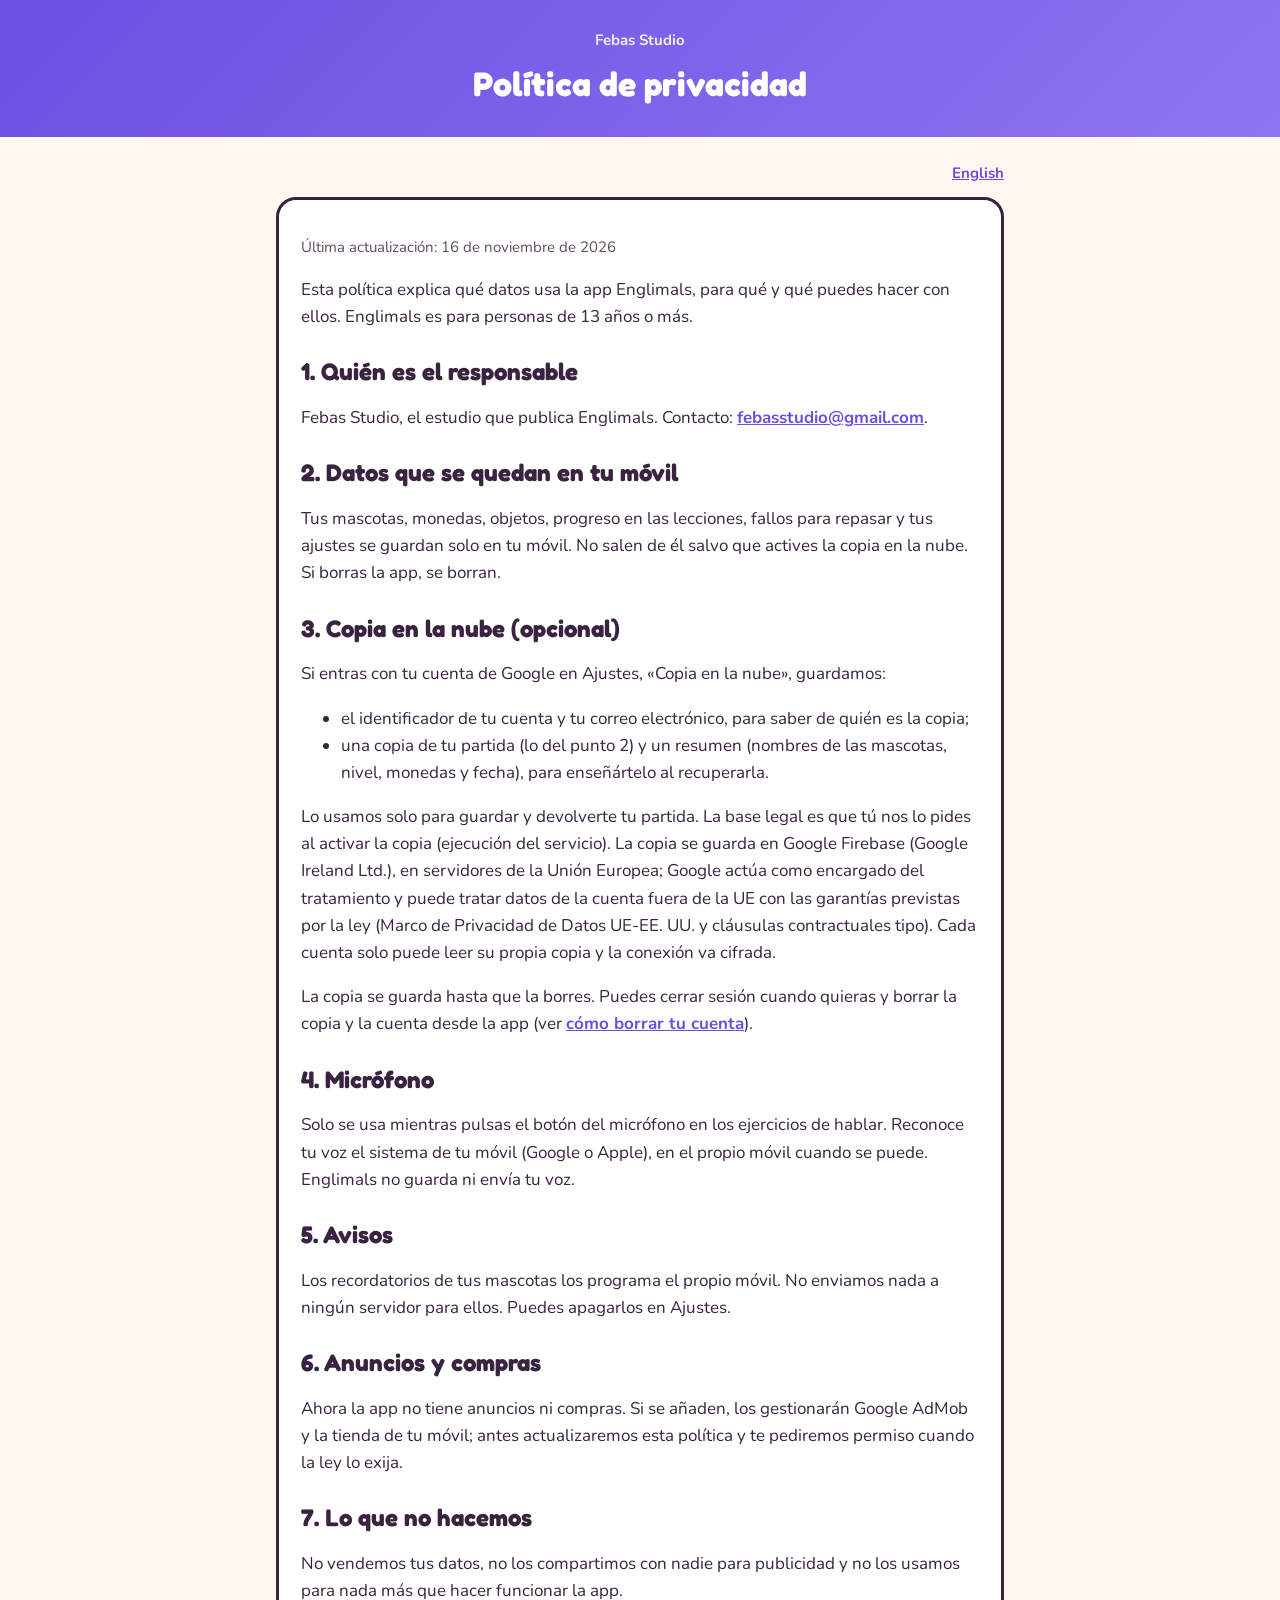
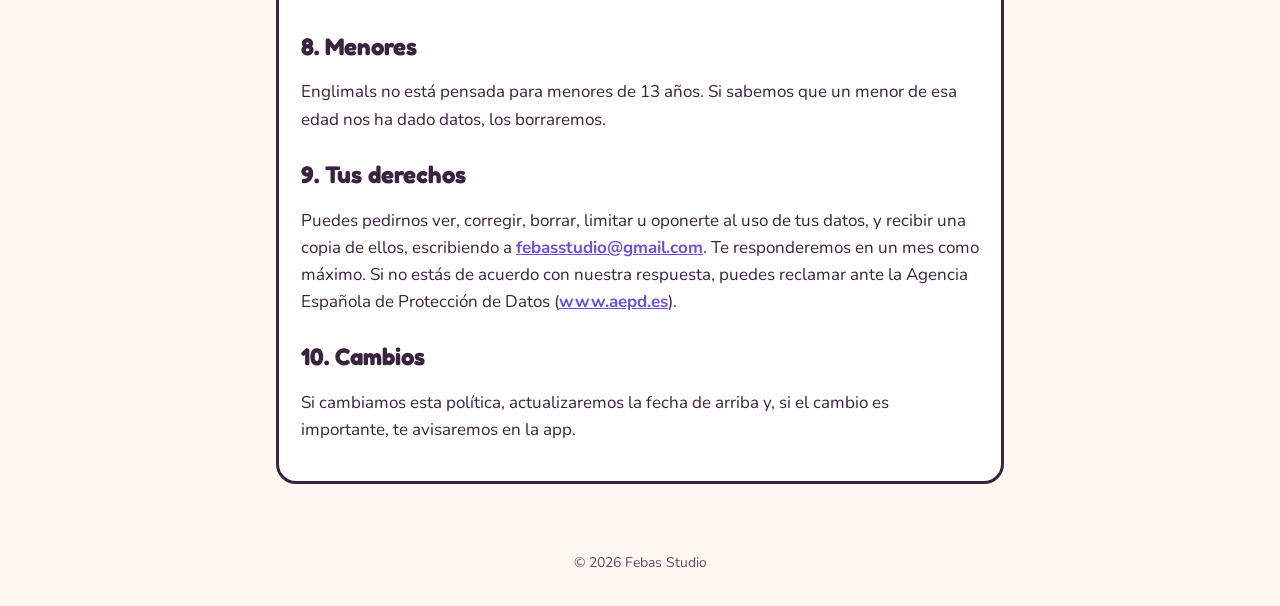
==== englimals/privacidad.html @ ffee503f "Web de Febas Studio: páginas de Englimals (privacidad, términos, borrar cuenta, soporte) Co-Authored" ====
<!doctype html>
<html lang="es">
<head>
<meta charset="utf-8">
<meta name="viewport" content="width=device-width, initial-scale=1">
<title>Política de privacidad · Englimals</title>
<link rel="preconnect" href="https://fonts.googleapis.com">
<link rel="stylesheet" href="https://fonts.googleapis.com/css2?family=Fredoka:wght@600&family=Nunito:wght@400;700&display=swap">
<link rel="stylesheet" href="../estilo.css">
</head>
<body>
<header>
<a class="estudio" href="../index.html">Febas Studio</a>

<h1>Política de privacidad</h1>
</header>
<main>
<p class="idioma"><a href="en/privacy.html">English</a></p>
<div class="tarjeta">
<p class="fecha">Última actualización: 16 de noviembre de 2026</p>
<p>Esta política explica qué datos usa la app Englimals, para qué y qué puedes hacer con ellos. Englimals es para personas de 13 años o más.</p>

<h2>1. Quién es el responsable</h2>
<p>Febas Studio, el estudio que publica Englimals. Contacto: <a href="mailto:febasstudio@gmail.com">febasstudio@gmail.com</a>.</p>

<h2>2. Datos que se quedan en tu móvil</h2>
<p>Tus mascotas, monedas, objetos, progreso en las lecciones, fallos para repasar y tus ajustes se guardan solo en tu móvil. No salen de él salvo que actives la copia en la nube. Si borras la app, se borran.</p>

<h2>3. Copia en la nube (opcional)</h2>
<p>Si entras con tu cuenta de Google en Ajustes, «Copia en la nube», guardamos:</p>
<ul>
<li>el identificador de tu cuenta y tu correo electrónico, para saber de quién es la copia;</li>
<li>una copia de tu partida (lo del punto 2) y un resumen (nombres de las mascotas, nivel, monedas y fecha), para enseñártelo al recuperarla.</li>
</ul>
<p>Lo usamos solo para guardar y devolverte tu partida. La base legal es que tú nos lo pides al activar la copia (ejecución del servicio). La copia se guarda en Google Firebase (Google Ireland Ltd.), en servidores de la Unión Europea; Google actúa como encargado del tratamiento y puede tratar datos de la cuenta fuera de la UE con las garantías previstas por la ley (Marco de Privacidad de Datos UE-EE. UU. y cláusulas contractuales tipo). Cada cuenta solo puede leer su propia copia y la conexión va cifrada.</p>
<p>La copia se guarda hasta que la borres. Puedes cerrar sesión cuando quieras y borrar la copia y la cuenta desde la app (ver <a href="borrar-cuenta.html">cómo borrar tu cuenta</a>).</p>

<h2>4. Micrófono</h2>
<p>Solo se usa mientras pulsas el botón del micrófono en los ejercicios de hablar. Reconoce tu voz el sistema de tu móvil (Google o Apple), en el propio móvil cuando se puede. Englimals no guarda ni envía tu voz.</p>

<h2>5. Avisos</h2>
<p>Los recordatorios de tus mascotas los programa el propio móvil. No enviamos nada a ningún servidor para ellos. Puedes apagarlos en Ajustes.</p>

<h2>6. Anuncios y compras</h2>
<p>Ahora la app no tiene anuncios ni compras. Si se añaden, los gestionarán Google AdMob y la tienda de tu móvil; antes actualizaremos esta política y te pediremos permiso cuando la ley lo exija.</p>

<h2>7. Lo que no hacemos</h2>
<p>No vendemos tus datos, no los compartimos con nadie para publicidad y no los usamos para nada más que hacer funcionar la app.</p>

<h2>8. Menores</h2>
<p>Englimals no está pensada para menores de 13 años. Si sabemos que un menor de esa edad nos ha dado datos, los borraremos.</p>

<h2>9. Tus derechos</h2>
<p>Puedes pedirnos ver, corregir, borrar, limitar u oponerte al uso de tus datos, y recibir una copia de ellos, escribiendo a <a href="mailto:febasstudio@gmail.com">febasstudio@gmail.com</a>. Te responderemos en un mes como máximo. Si no estás de acuerdo con nuestra respuesta, puedes reclamar ante la Agencia Española de Protección de Datos (<a href="https://www.aepd.es">www.aepd.es</a>).</p>

<h2>10. Cambios</h2>
<p>Si cambiamos esta política, actualizaremos la fecha de arriba y, si el cambio es importante, te avisaremos en la app.</p>
</div>
</main>
<footer>© 2026 Febas Studio</footer>
</body>
</html>
---- estilo.css ----
:root {
  --morado: #6B4FE0;
  --morado-claro: #8E75F2;
  --tinta: #3A2340;
  --tinta-suave: #5E4B66;
  --fondo: #FFF7F0;
  --tarjeta: #FFFFFF;
  --borde: #3A2340;
}
@media (prefers-color-scheme: dark) {
  :root {
    --tinta: #F3ECFF;
    --tinta-suave: #CBBFE0;
    --fondo: #1D1626;
    --tarjeta: #2A2135;
    --borde: #B9A8E8;
  }
}
* { box-sizing: border-box; }
body {
  margin: 0;
  background: var(--fondo);
  color: var(--tinta);
  font: 17px/1.6 "Nunito", system-ui, -apple-system, "Segoe UI", sans-serif;
}
header {
  background: linear-gradient(135deg, var(--morado), var(--morado-claro));
  color: #fff;
  padding: 28px 16px 32px;
  text-align: center;
}
header a { color: #fff; text-decoration: none; }
header .estudio { display: block; font-size: 15px; opacity: .9; margin-bottom: 12px; }
h1, h2, h3 { font-family: "Fredoka", "Nunito", system-ui, sans-serif; line-height: 1.2; }
header h1 { margin: 8px 0 0; font-size: 34px; }
main { max-width: 760px; margin: 0 auto; padding: 24px 16px 48px; }
.tarjeta {
  background: var(--tarjeta);
  border: 3px solid var(--borde);
  border-radius: 20px;
  padding: 20px 22px;
  margin: 0 0 20px;
}
h2 { font-size: 24px; margin: 28px 0 8px; }
.tarjeta h2:first-child { margin-top: 0; }
a { color: var(--morado); font-weight: 700; }
@media (prefers-color-scheme: dark) { a { color: #B9A8E8; } }
.fecha, .idioma { color: var(--tinta-suave); font-size: 15px; }
.idioma { text-align: right; margin: 0 0 12px; }
ul.enlaces { list-style: none; padding: 0; margin: 0; }
ul.enlaces li { margin: 10px 0; }
img.icono { width: 96px; height: 96px; border-radius: 22px; border: 3px solid #fff; }
footer { text-align: center; color: var(--tinta-suave); font-size: 14px; padding: 0 16px 32px; }
table { border-collapse: collapse; width: 100%; font-size: 15px; }
th, td { text-align: left; padding: 8px; border-bottom: 1px solid var(--tinta-suave); vertical-align: top; }
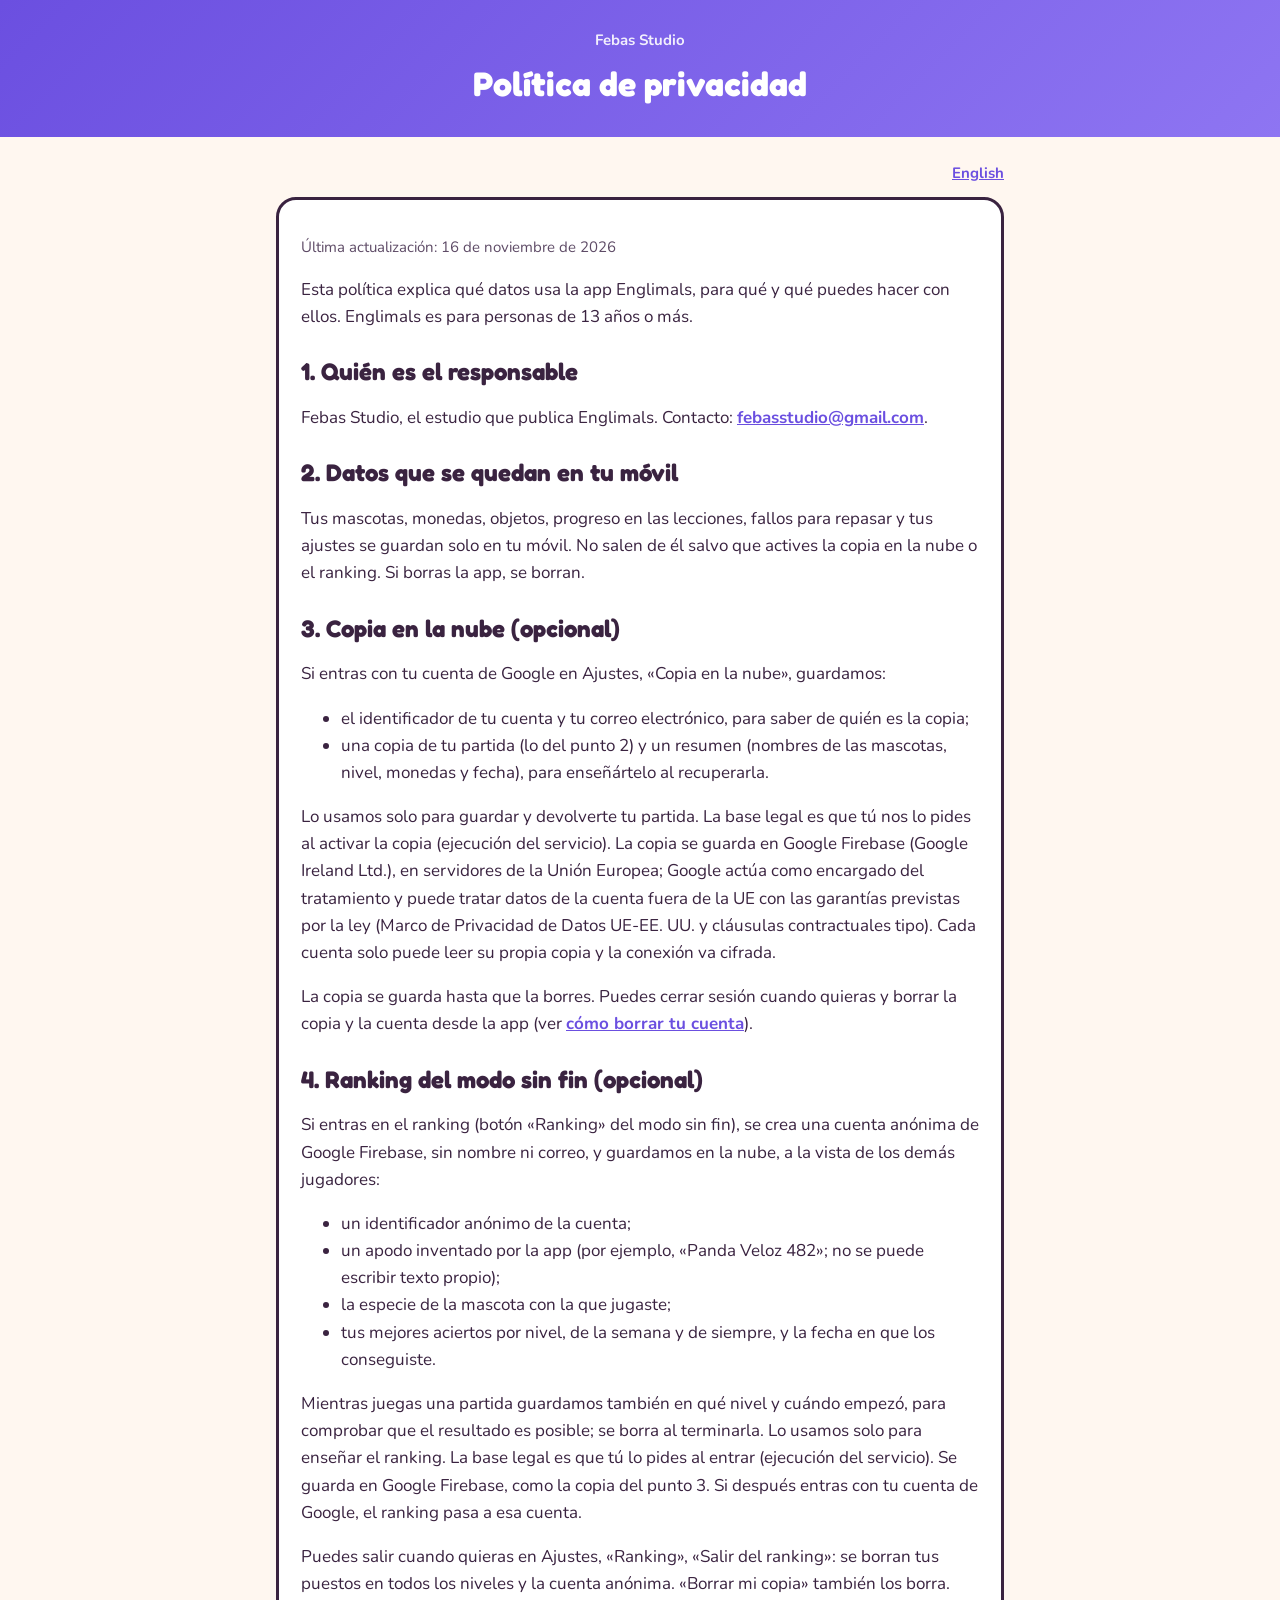
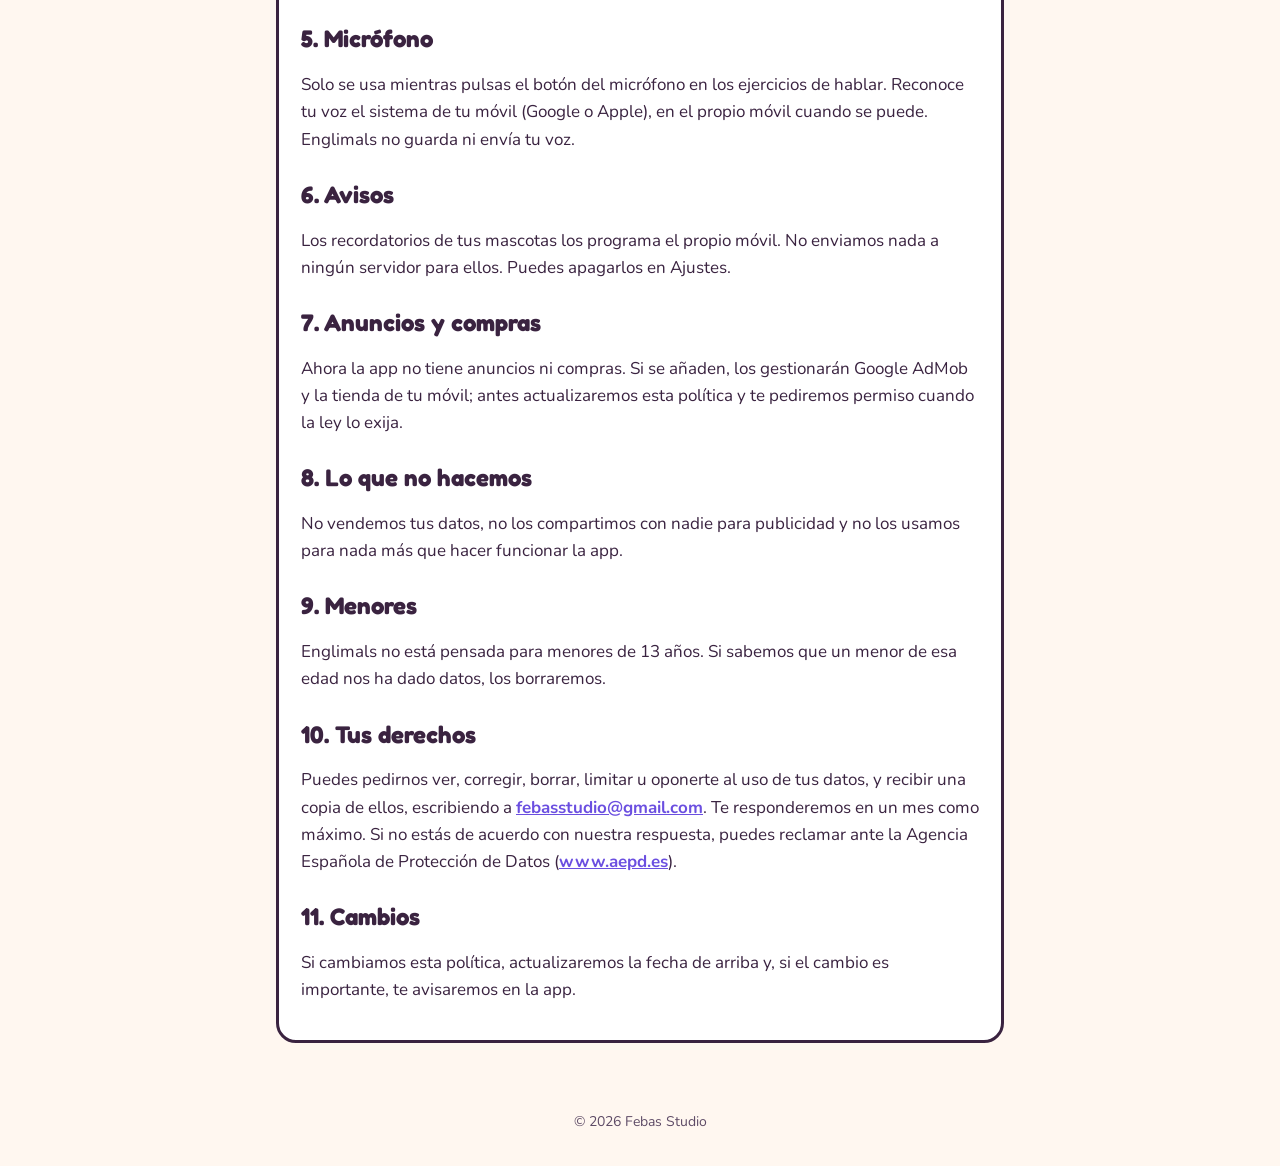
==== commit c9cf41d8: "Englimals: ranking del modo sin fin en la política de privacidad y en borrar la cuenta Co-Authored-B" ====
--- a/englimals/privacidad.html
+++ b/englimals/privacidad.html
@@ -24,7 +24,7 @@
 <p>Febas Studio, el estudio que publica Englimals. Contacto: <a href="mailto:febasstudio@gmail.com">febasstudio@gmail.com</a>.</p>
 
 <h2>2. Datos que se quedan en tu móvil</h2>
-<p>Tus mascotas, monedas, objetos, progreso en las lecciones, fallos para repasar y tus ajustes se guardan solo en tu móvil. No salen de él salvo que actives la copia en la nube. Si borras la app, se borran.</p>
+<p>Tus mascotas, monedas, objetos, progreso en las lecciones, fallos para repasar y tus ajustes se guardan solo en tu móvil. No salen de él salvo que actives la copia en la nube o el ranking. Si borras la app, se borran.</p>
 
 <h2>3. Copia en la nube (opcional)</h2>
 <p>Si entras con tu cuenta de Google en Ajustes, «Copia en la nube», guardamos:</p>
@@ -35,25 +35,36 @@
 <p>Lo usamos solo para guardar y devolverte tu partida. La base legal es que tú nos lo pides al activar la copia (ejecución del servicio). La copia se guarda en Google Firebase (Google Ireland Ltd.), en servidores de la Unión Europea; Google actúa como encargado del tratamiento y puede tratar datos de la cuenta fuera de la UE con las garantías previstas por la ley (Marco de Privacidad de Datos UE-EE. UU. y cláusulas contractuales tipo). Cada cuenta solo puede leer su propia copia y la conexión va cifrada.</p>
 <p>La copia se guarda hasta que la borres. Puedes cerrar sesión cuando quieras y borrar la copia y la cuenta desde la app (ver <a href="borrar-cuenta.html">cómo borrar tu cuenta</a>).</p>
 
-<h2>4. Micrófono</h2>
+<h2>4. Ranking del modo sin fin (opcional)</h2>
+<p>Si entras en el ranking (botón «Ranking» del modo sin fin), se crea una cuenta anónima de Google Firebase, sin nombre ni correo, y guardamos en la nube, a la vista de los demás jugadores:</p>
+<ul>
+<li>un identificador anónimo de la cuenta;</li>
+<li>un apodo inventado por la app (por ejemplo, «Panda Veloz 482»; no se puede escribir texto propio);</li>
+<li>la especie de la mascota con la que jugaste;</li>
+<li>tus mejores aciertos por nivel, de la semana y de siempre, y la fecha en que los conseguiste.</li>
+</ul>
+<p>Mientras juegas una partida guardamos también en qué nivel y cuándo empezó, para comprobar que el resultado es posible; se borra al terminarla. Lo usamos solo para enseñar el ranking. La base legal es que tú lo pides al entrar (ejecución del servicio). Se guarda en Google Firebase, como la copia del punto 3. Si después entras con tu cuenta de Google, el ranking pasa a esa cuenta.</p>
+<p>Puedes salir cuando quieras en Ajustes, «Ranking», «Salir del ranking»: se borran tus puestos en todos los niveles y la cuenta anónima. «Borrar mi copia» también los borra.</p>
+
+<h2>5. Micrófono</h2>
 <p>Solo se usa mientras pulsas el botón del micrófono en los ejercicios de hablar. Reconoce tu voz el sistema de tu móvil (Google o Apple), en el propio móvil cuando se puede. Englimals no guarda ni envía tu voz.</p>
 
-<h2>5. Avisos</h2>
+<h2>6. Avisos</h2>
 <p>Los recordatorios de tus mascotas los programa el propio móvil. No enviamos nada a ningún servidor para ellos. Puedes apagarlos en Ajustes.</p>
 
-<h2>6. Anuncios y compras</h2>
+<h2>7. Anuncios y compras</h2>
 <p>Ahora la app no tiene anuncios ni compras. Si se añaden, los gestionarán Google AdMob y la tienda de tu móvil; antes actualizaremos esta política y te pediremos permiso cuando la ley lo exija.</p>
 
-<h2>7. Lo que no hacemos</h2>
+<h2>8. Lo que no hacemos</h2>
 <p>No vendemos tus datos, no los compartimos con nadie para publicidad y no los usamos para nada más que hacer funcionar la app.</p>
 
-<h2>8. Menores</h2>
+<h2>9. Menores</h2>
 <p>Englimals no está pensada para menores de 13 años. Si sabemos que un menor de esa edad nos ha dado datos, los borraremos.</p>
 
-<h2>9. Tus derechos</h2>
+<h2>10. Tus derechos</h2>
 <p>Puedes pedirnos ver, corregir, borrar, limitar u oponerte al uso de tus datos, y recibir una copia de ellos, escribiendo a <a href="mailto:febasstudio@gmail.com">febasstudio@gmail.com</a>. Te responderemos en un mes como máximo. Si no estás de acuerdo con nuestra respuesta, puedes reclamar ante la Agencia Española de Protección de Datos (<a href="https://www.aepd.es">www.aepd.es</a>).</p>
 
-<h2>10. Cambios</h2>
+<h2>11. Cambios</h2>
 <p>Si cambiamos esta política, actualizaremos la fecha de arriba y, si el cambio es importante, te avisaremos en la app.</p>
 </div>
 </main>
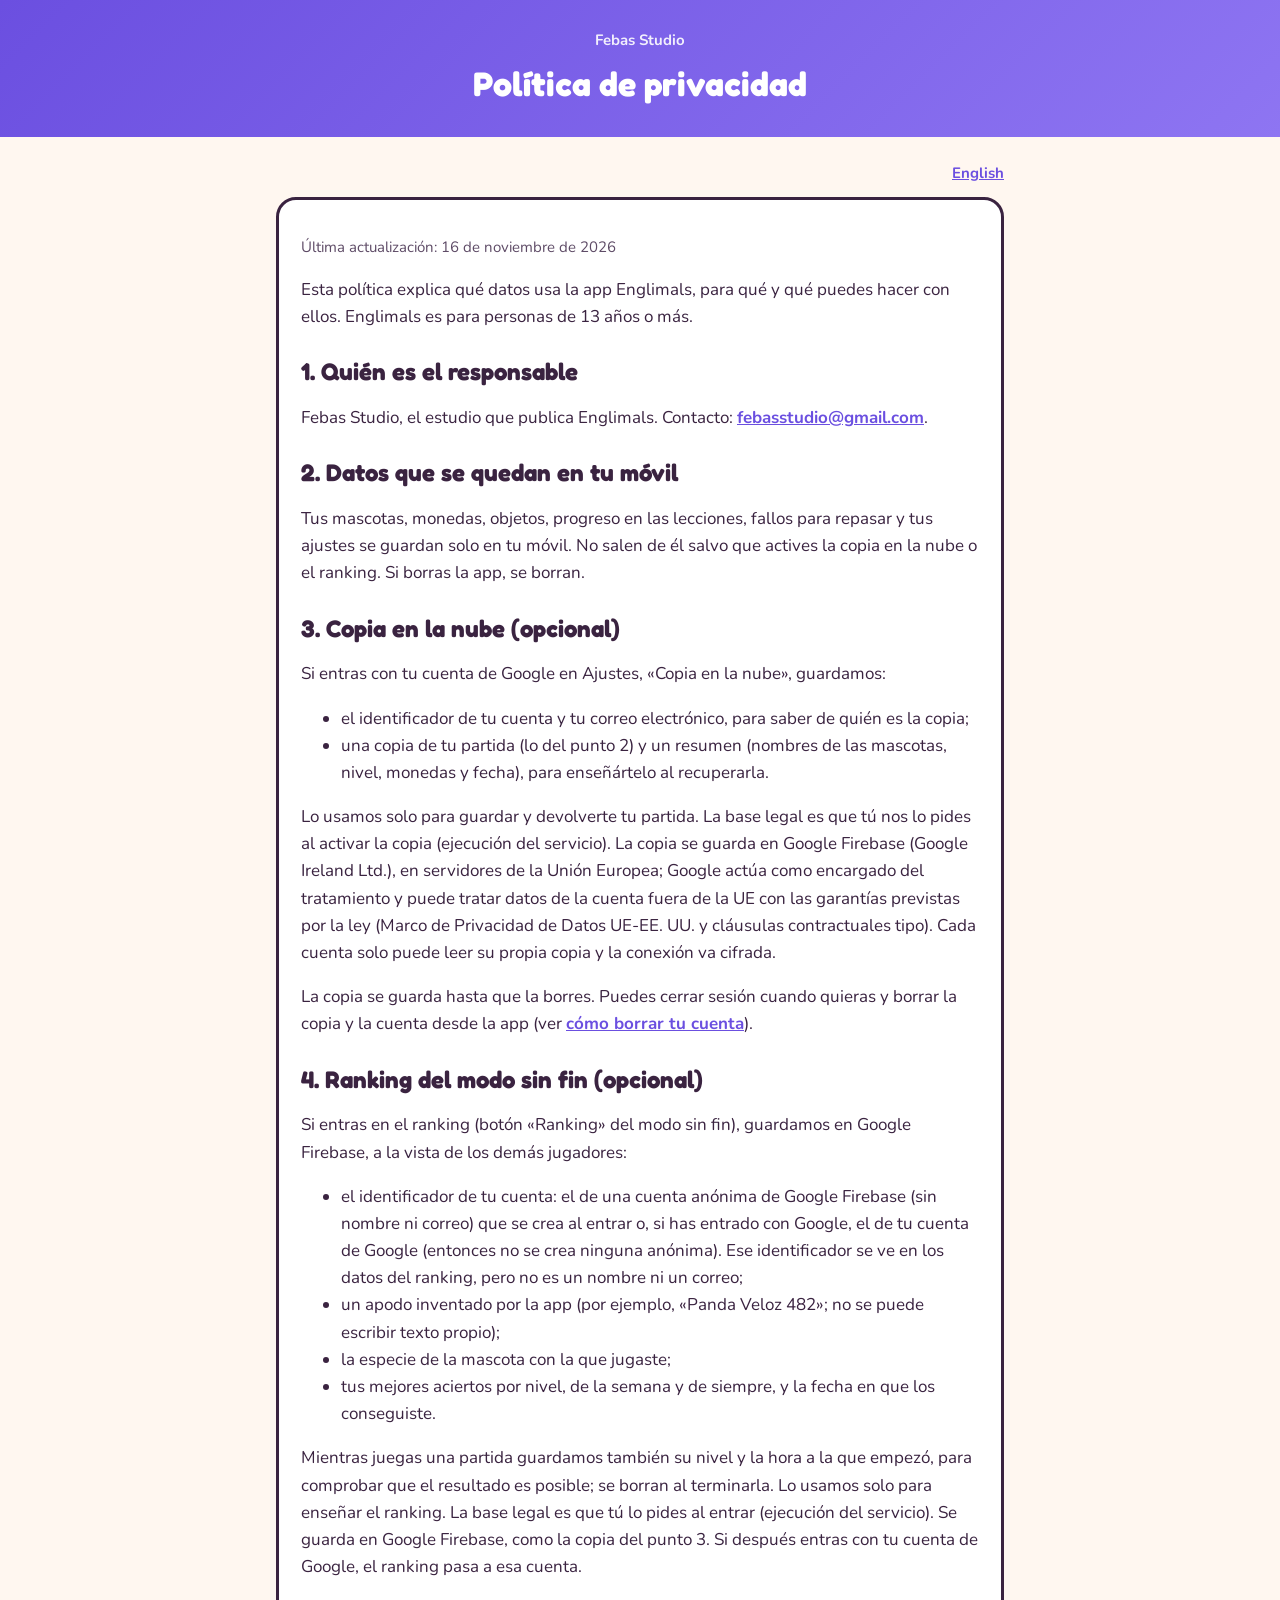
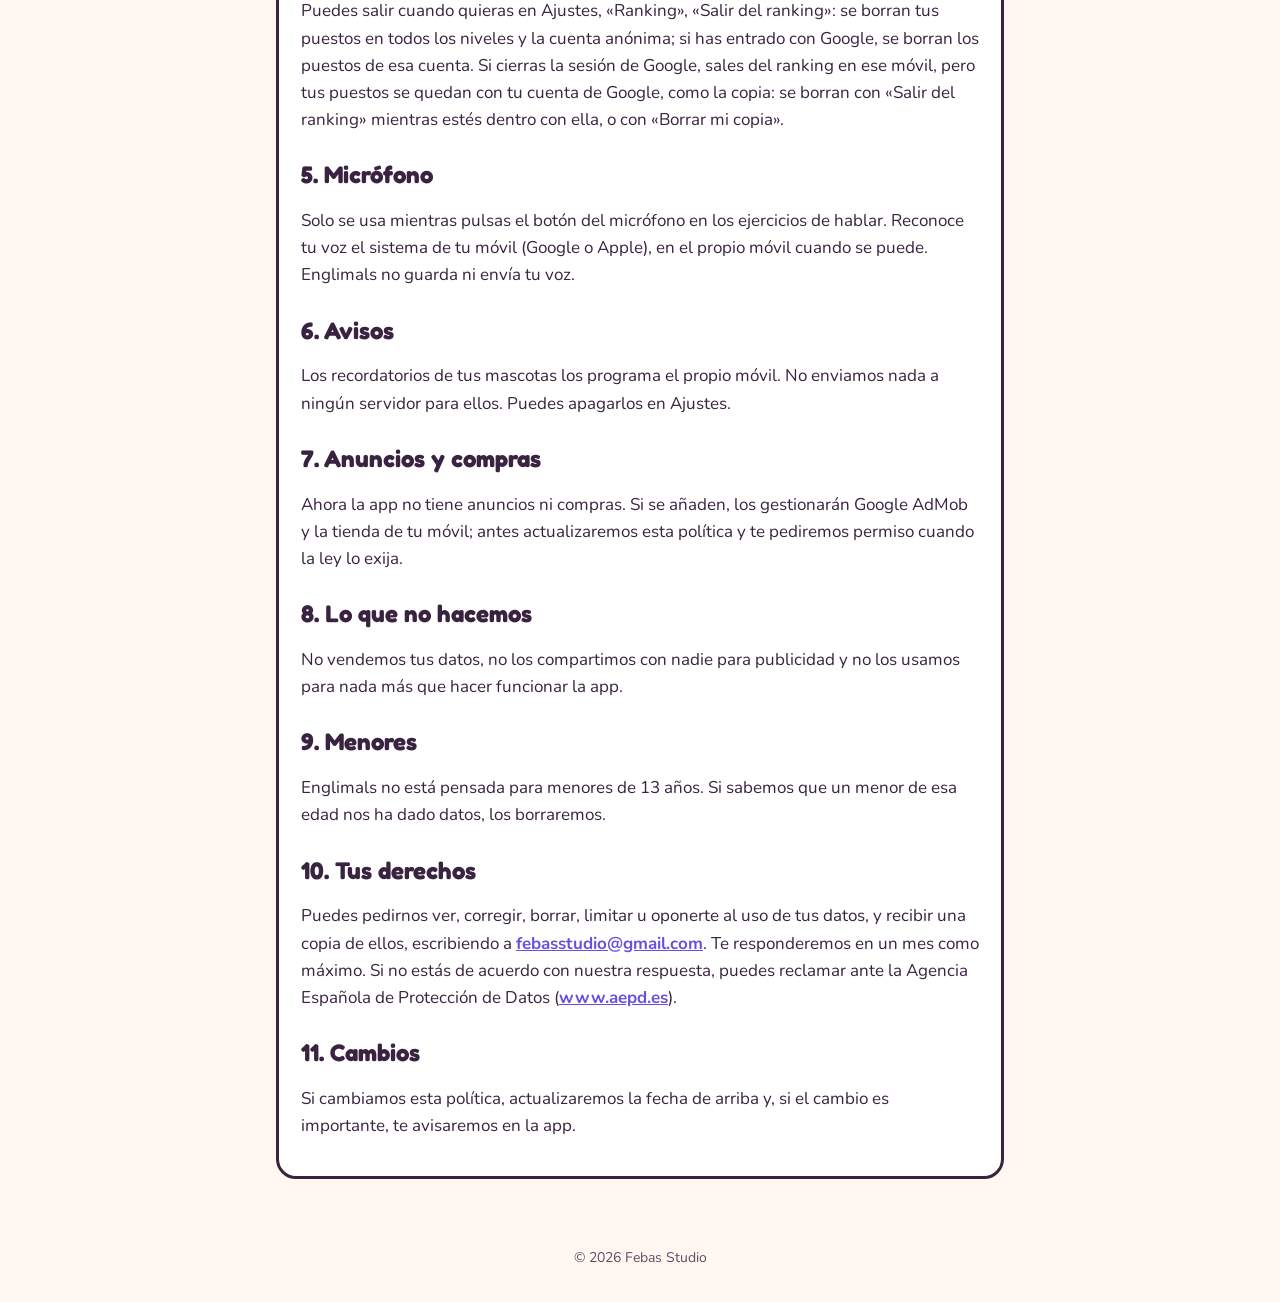
==== commit dc87116c: "Englimals: el ranking se guarda con el id de la cuenta (anónima o de Google) y qué pasa al cerrar la" ====
--- a/englimals/privacidad.html
+++ b/englimals/privacidad.html
@@ -36,15 +36,15 @@
 <p>La copia se guarda hasta que la borres. Puedes cerrar sesión cuando quieras y borrar la copia y la cuenta desde la app (ver <a href="borrar-cuenta.html">cómo borrar tu cuenta</a>).</p>
 
 <h2>4. Ranking del modo sin fin (opcional)</h2>
-<p>Si entras en el ranking (botón «Ranking» del modo sin fin), se crea una cuenta anónima de Google Firebase, sin nombre ni correo, y guardamos en la nube, a la vista de los demás jugadores:</p>
+<p>Si entras en el ranking (botón «Ranking» del modo sin fin), guardamos en Google Firebase, a la vista de los demás jugadores:</p>
 <ul>
-<li>un identificador anónimo de la cuenta;</li>
+<li>el identificador de tu cuenta: el de una cuenta anónima de Google Firebase (sin nombre ni correo) que se crea al entrar o, si has entrado con Google, el de tu cuenta de Google (entonces no se crea ninguna anónima). Ese identificador se ve en los datos del ranking, pero no es un nombre ni un correo;</li>
 <li>un apodo inventado por la app (por ejemplo, «Panda Veloz 482»; no se puede escribir texto propio);</li>
 <li>la especie de la mascota con la que jugaste;</li>
 <li>tus mejores aciertos por nivel, de la semana y de siempre, y la fecha en que los conseguiste.</li>
 </ul>
-<p>Mientras juegas una partida guardamos también en qué nivel y cuándo empezó, para comprobar que el resultado es posible; se borra al terminarla. Lo usamos solo para enseñar el ranking. La base legal es que tú lo pides al entrar (ejecución del servicio). Se guarda en Google Firebase, como la copia del punto 3. Si después entras con tu cuenta de Google, el ranking pasa a esa cuenta.</p>
-<p>Puedes salir cuando quieras en Ajustes, «Ranking», «Salir del ranking»: se borran tus puestos en todos los niveles y la cuenta anónima. «Borrar mi copia» también los borra.</p>
+<p>Mientras juegas una partida guardamos también su nivel y la hora a la que empezó, para comprobar que el resultado es posible; se borran al terminarla. Lo usamos solo para enseñar el ranking. La base legal es que tú lo pides al entrar (ejecución del servicio). Se guarda en Google Firebase, como la copia del punto 3. Si después entras con tu cuenta de Google, el ranking pasa a esa cuenta.</p>
+<p>Puedes salir cuando quieras en Ajustes, «Ranking», «Salir del ranking»: se borran tus puestos en todos los niveles y la cuenta anónima; si has entrado con Google, se borran los puestos de esa cuenta. Si cierras la sesión de Google, sales del ranking en ese móvil, pero tus puestos se quedan con tu cuenta de Google, como la copia: se borran con «Salir del ranking» mientras estés dentro con ella, o con «Borrar mi copia».</p>
 
 <h2>5. Micrófono</h2>
 <p>Solo se usa mientras pulsas el botón del micrófono en los ejercicios de hablar. Reconoce tu voz el sistema de tu móvil (Google o Apple), en el propio móvil cuando se puede. Englimals no guarda ni envía tu voz.</p>
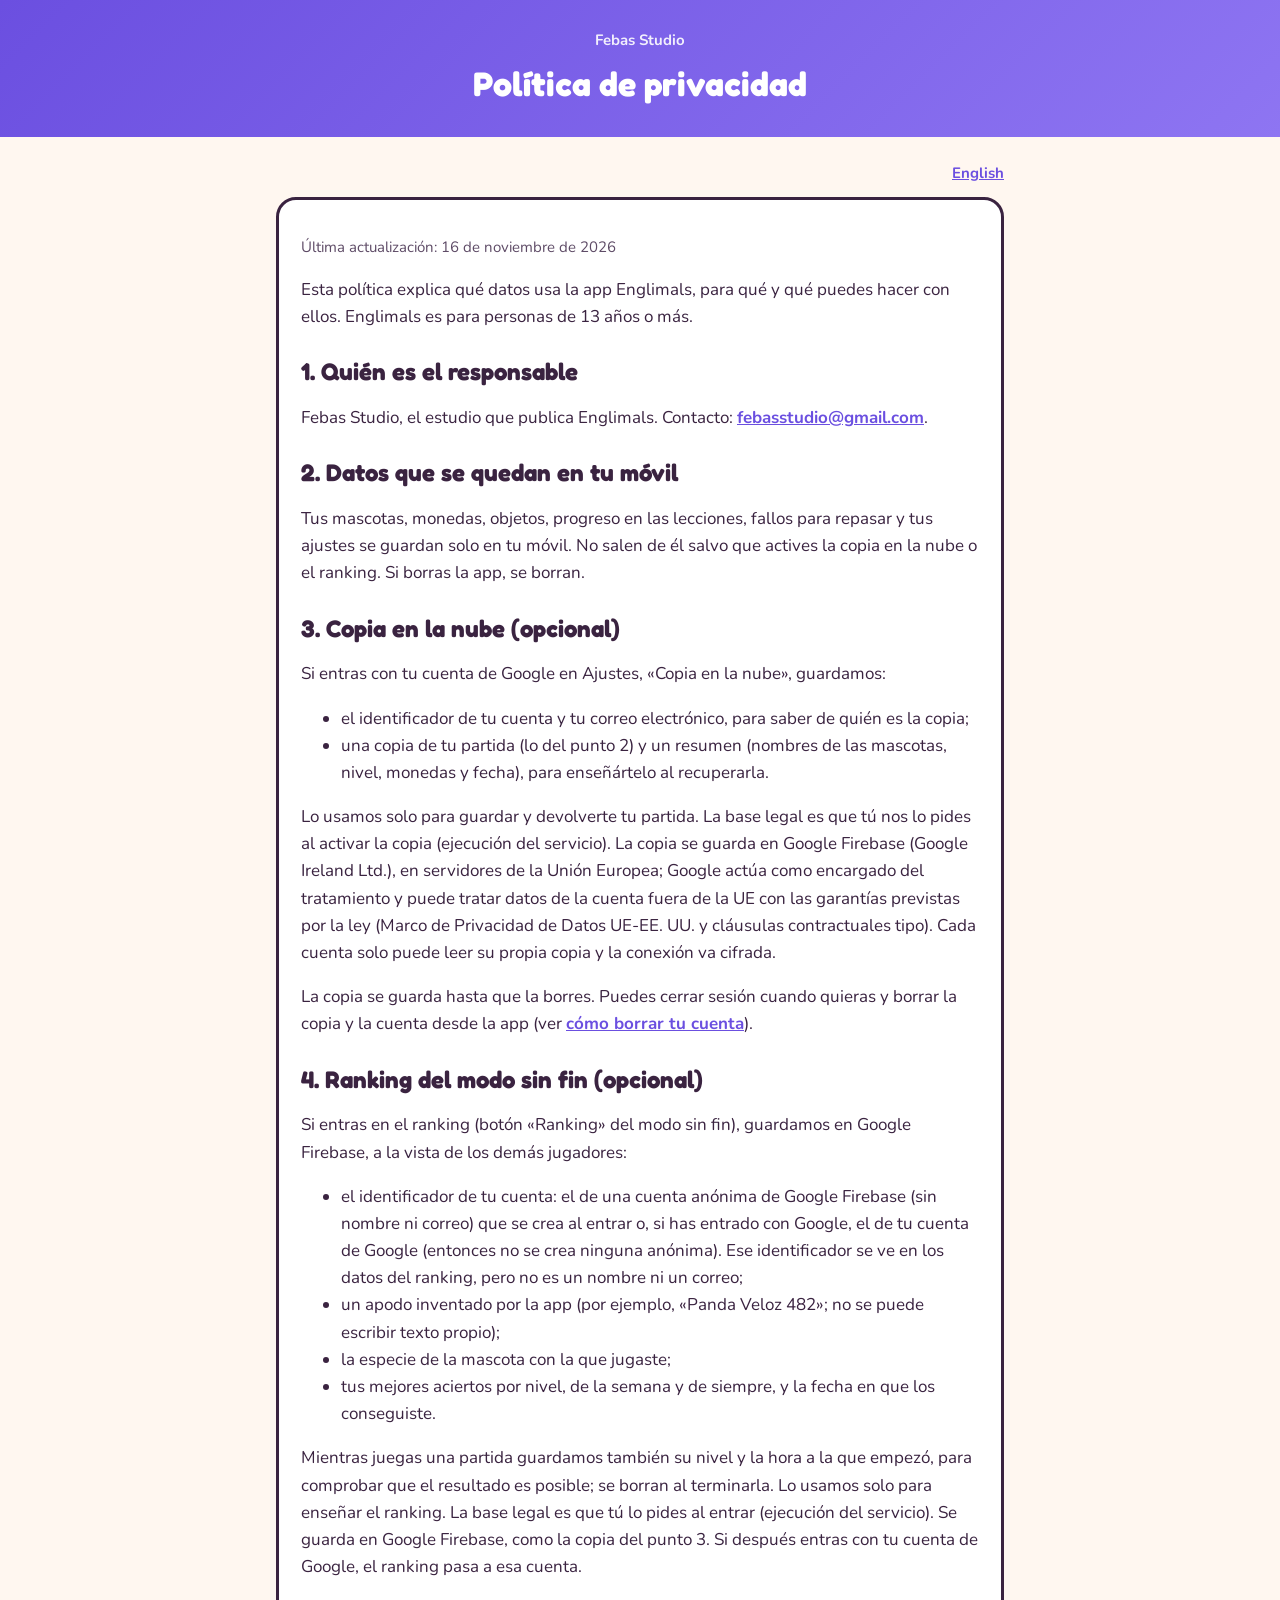
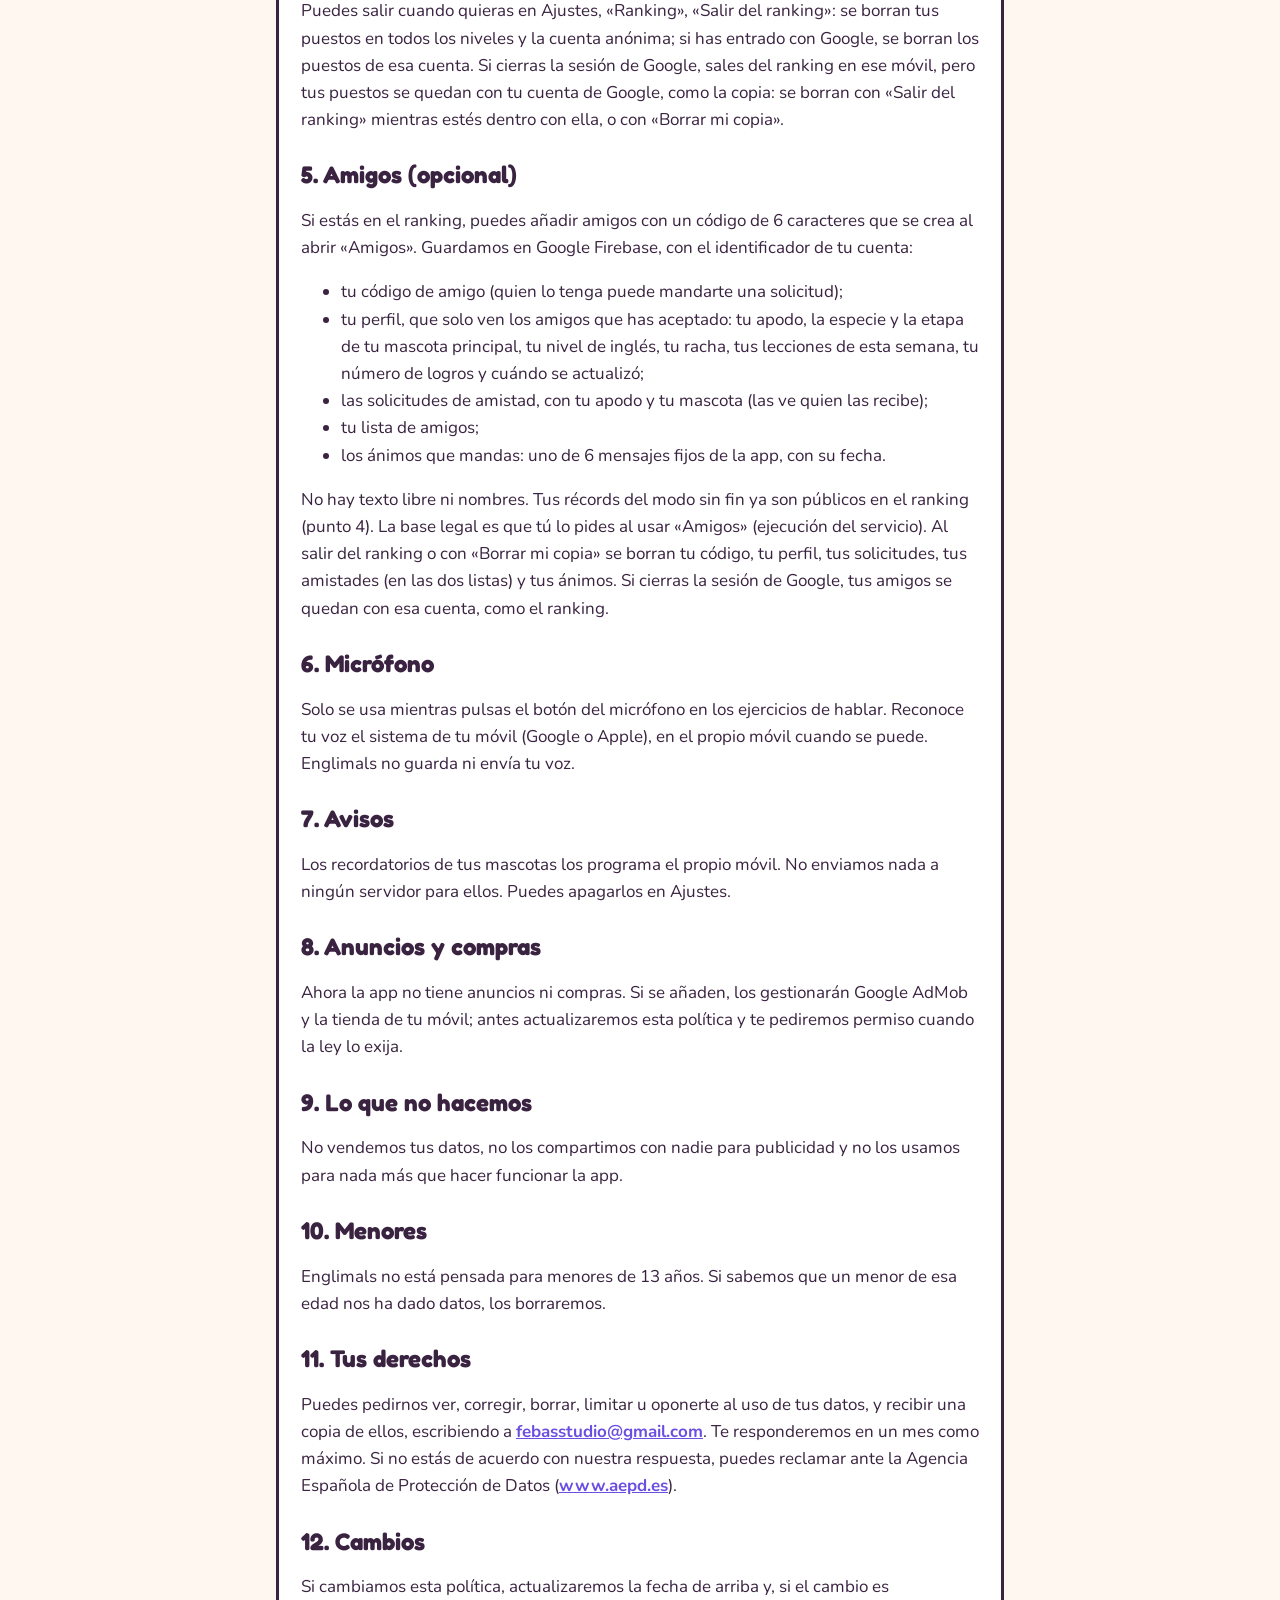
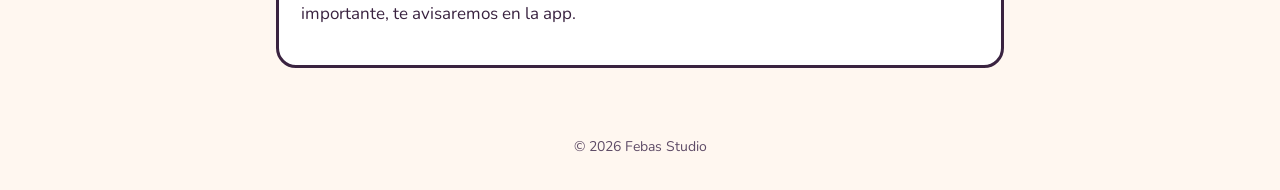
==== commit 398d6070: "Englimals: amigos en la política de privacidad y en borrar la cuenta Co-Authored-By: Claude Opus 5.5" ====
--- a/englimals/privacidad.html
+++ b/englimals/privacidad.html
@@ -46,25 +46,35 @@
 <p>Mientras juegas una partida guardamos también su nivel y la hora a la que empezó, para comprobar que el resultado es posible; se borran al terminarla. Lo usamos solo para enseñar el ranking. La base legal es que tú lo pides al entrar (ejecución del servicio). Se guarda en Google Firebase, como la copia del punto 3. Si después entras con tu cuenta de Google, el ranking pasa a esa cuenta.</p>
 <p>Puedes salir cuando quieras en Ajustes, «Ranking», «Salir del ranking»: se borran tus puestos en todos los niveles y la cuenta anónima; si has entrado con Google, se borran los puestos de esa cuenta. Si cierras la sesión de Google, sales del ranking en ese móvil, pero tus puestos se quedan con tu cuenta de Google, como la copia: se borran con «Salir del ranking» mientras estés dentro con ella, o con «Borrar mi copia».</p>
 
-<h2>5. Micrófono</h2>
+<h2>5. Amigos (opcional)</h2>
+<p>Si estás en el ranking, puedes añadir amigos con un código de 6 caracteres que se crea al abrir «Amigos». Guardamos en Google Firebase, con el identificador de tu cuenta:</p>
+<ul>
+<li>tu código de amigo (quien lo tenga puede mandarte una solicitud);</li>
+<li>tu perfil, que solo ven los amigos que has aceptado: tu apodo, la especie y la etapa de tu mascota principal, tu nivel de inglés, tu racha, tus lecciones de esta semana, tu número de logros y cuándo se actualizó;</li>
+<li>las solicitudes de amistad, con tu apodo y tu mascota (las ve quien las recibe);</li>
+<li>tu lista de amigos;</li>
+<li>los ánimos que mandas: uno de 6 mensajes fijos de la app, con su fecha.</li>
+</ul>
+<p>No hay texto libre ni nombres. Tus récords del modo sin fin ya son públicos en el ranking (punto 4). La base legal es que tú lo pides al usar «Amigos» (ejecución del servicio). Al salir del ranking o con «Borrar mi copia» se borran tu código, tu perfil, tus solicitudes, tus amistades (en las dos listas) y tus ánimos. Si cierras la sesión de Google, tus amigos se quedan con esa cuenta, como el ranking.</p>
+<h2>6. Micrófono</h2>
 <p>Solo se usa mientras pulsas el botón del micrófono en los ejercicios de hablar. Reconoce tu voz el sistema de tu móvil (Google o Apple), en el propio móvil cuando se puede. Englimals no guarda ni envía tu voz.</p>
 
-<h2>6. Avisos</h2>
+<h2>7. Avisos</h2>
 <p>Los recordatorios de tus mascotas los programa el propio móvil. No enviamos nada a ningún servidor para ellos. Puedes apagarlos en Ajustes.</p>
 
-<h2>7. Anuncios y compras</h2>
+<h2>8. Anuncios y compras</h2>
 <p>Ahora la app no tiene anuncios ni compras. Si se añaden, los gestionarán Google AdMob y la tienda de tu móvil; antes actualizaremos esta política y te pediremos permiso cuando la ley lo exija.</p>
 
-<h2>8. Lo que no hacemos</h2>
+<h2>9. Lo que no hacemos</h2>
 <p>No vendemos tus datos, no los compartimos con nadie para publicidad y no los usamos para nada más que hacer funcionar la app.</p>
 
-<h2>9. Menores</h2>
+<h2>10. Menores</h2>
 <p>Englimals no está pensada para menores de 13 años. Si sabemos que un menor de esa edad nos ha dado datos, los borraremos.</p>
 
-<h2>10. Tus derechos</h2>
+<h2>11. Tus derechos</h2>
 <p>Puedes pedirnos ver, corregir, borrar, limitar u oponerte al uso de tus datos, y recibir una copia de ellos, escribiendo a <a href="mailto:febasstudio@gmail.com">febasstudio@gmail.com</a>. Te responderemos en un mes como máximo. Si no estás de acuerdo con nuestra respuesta, puedes reclamar ante la Agencia Española de Protección de Datos (<a href="https://www.aepd.es">www.aepd.es</a>).</p>
 
-<h2>11. Cambios</h2>
+<h2>12. Cambios</h2>
 <p>Si cambiamos esta política, actualizaremos la fecha de arriba y, si el cambio es importante, te avisaremos en la app.</p>
 </div>
 </main>
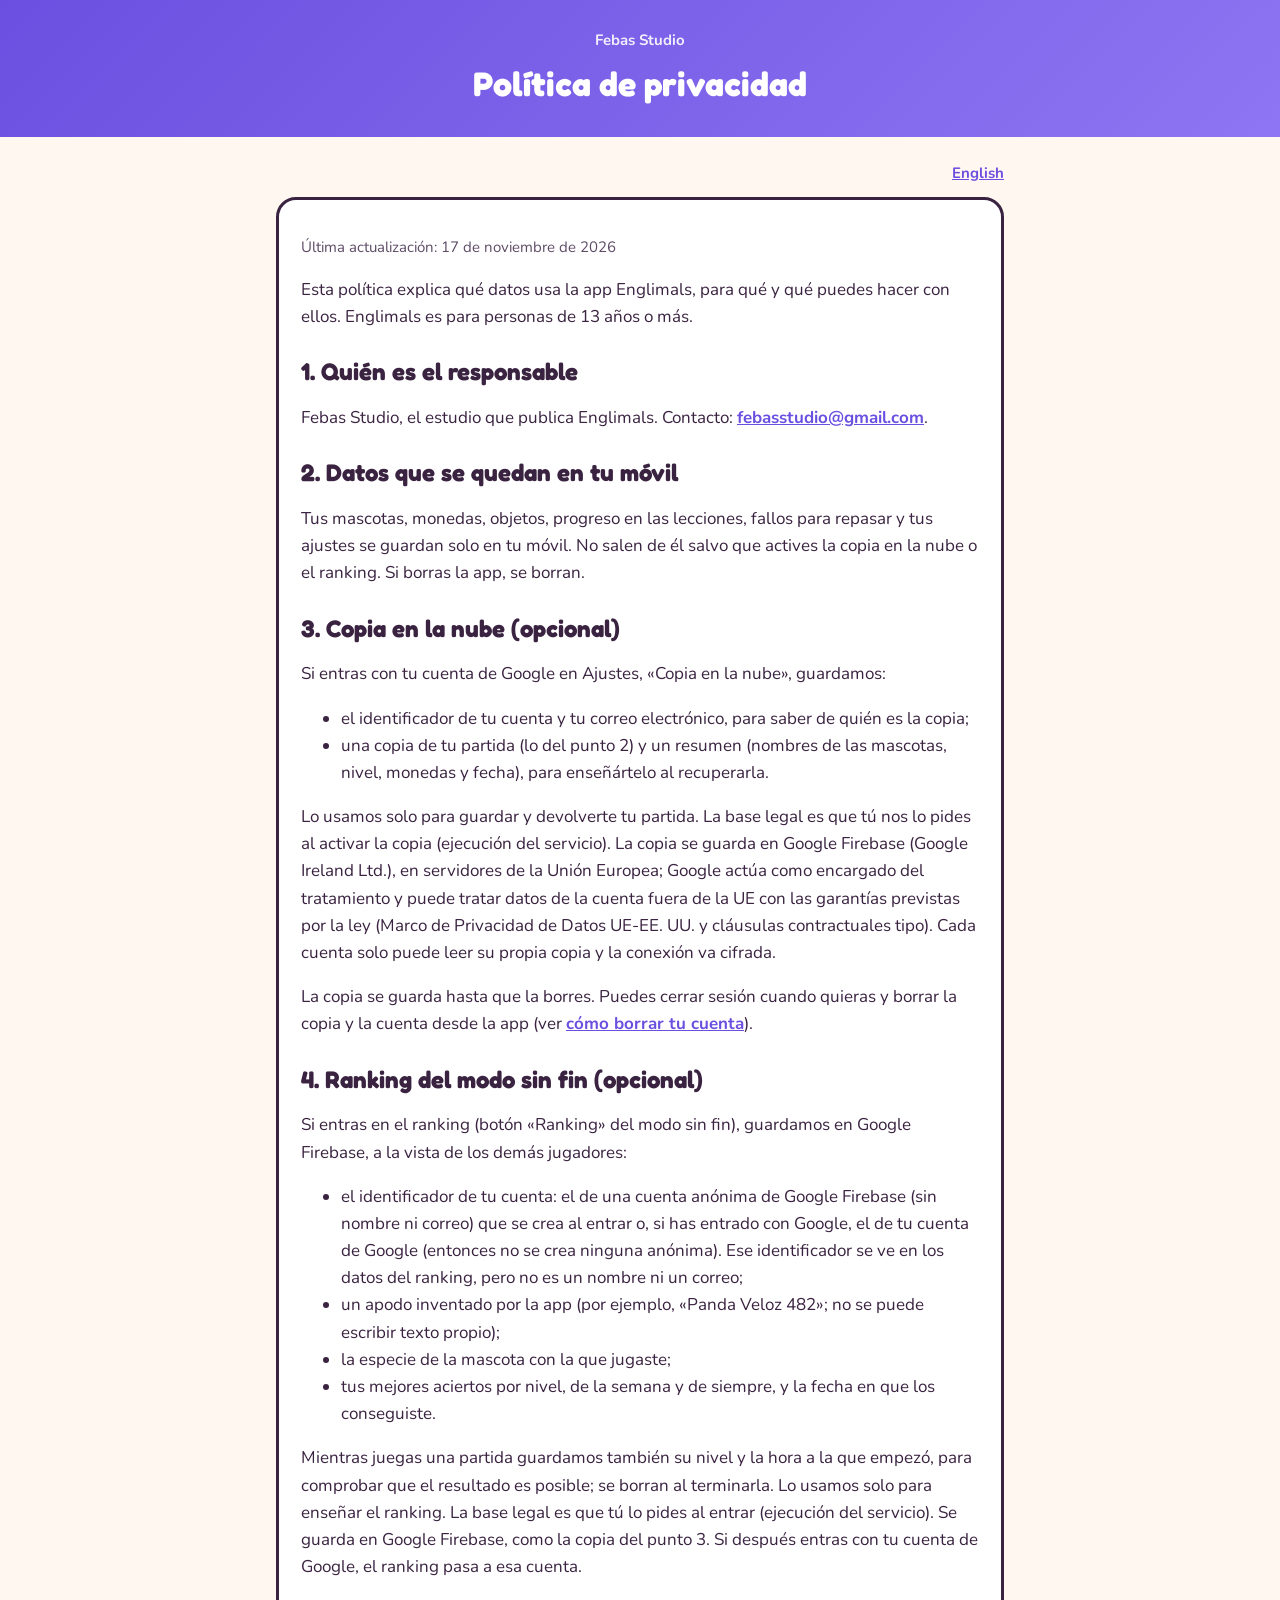
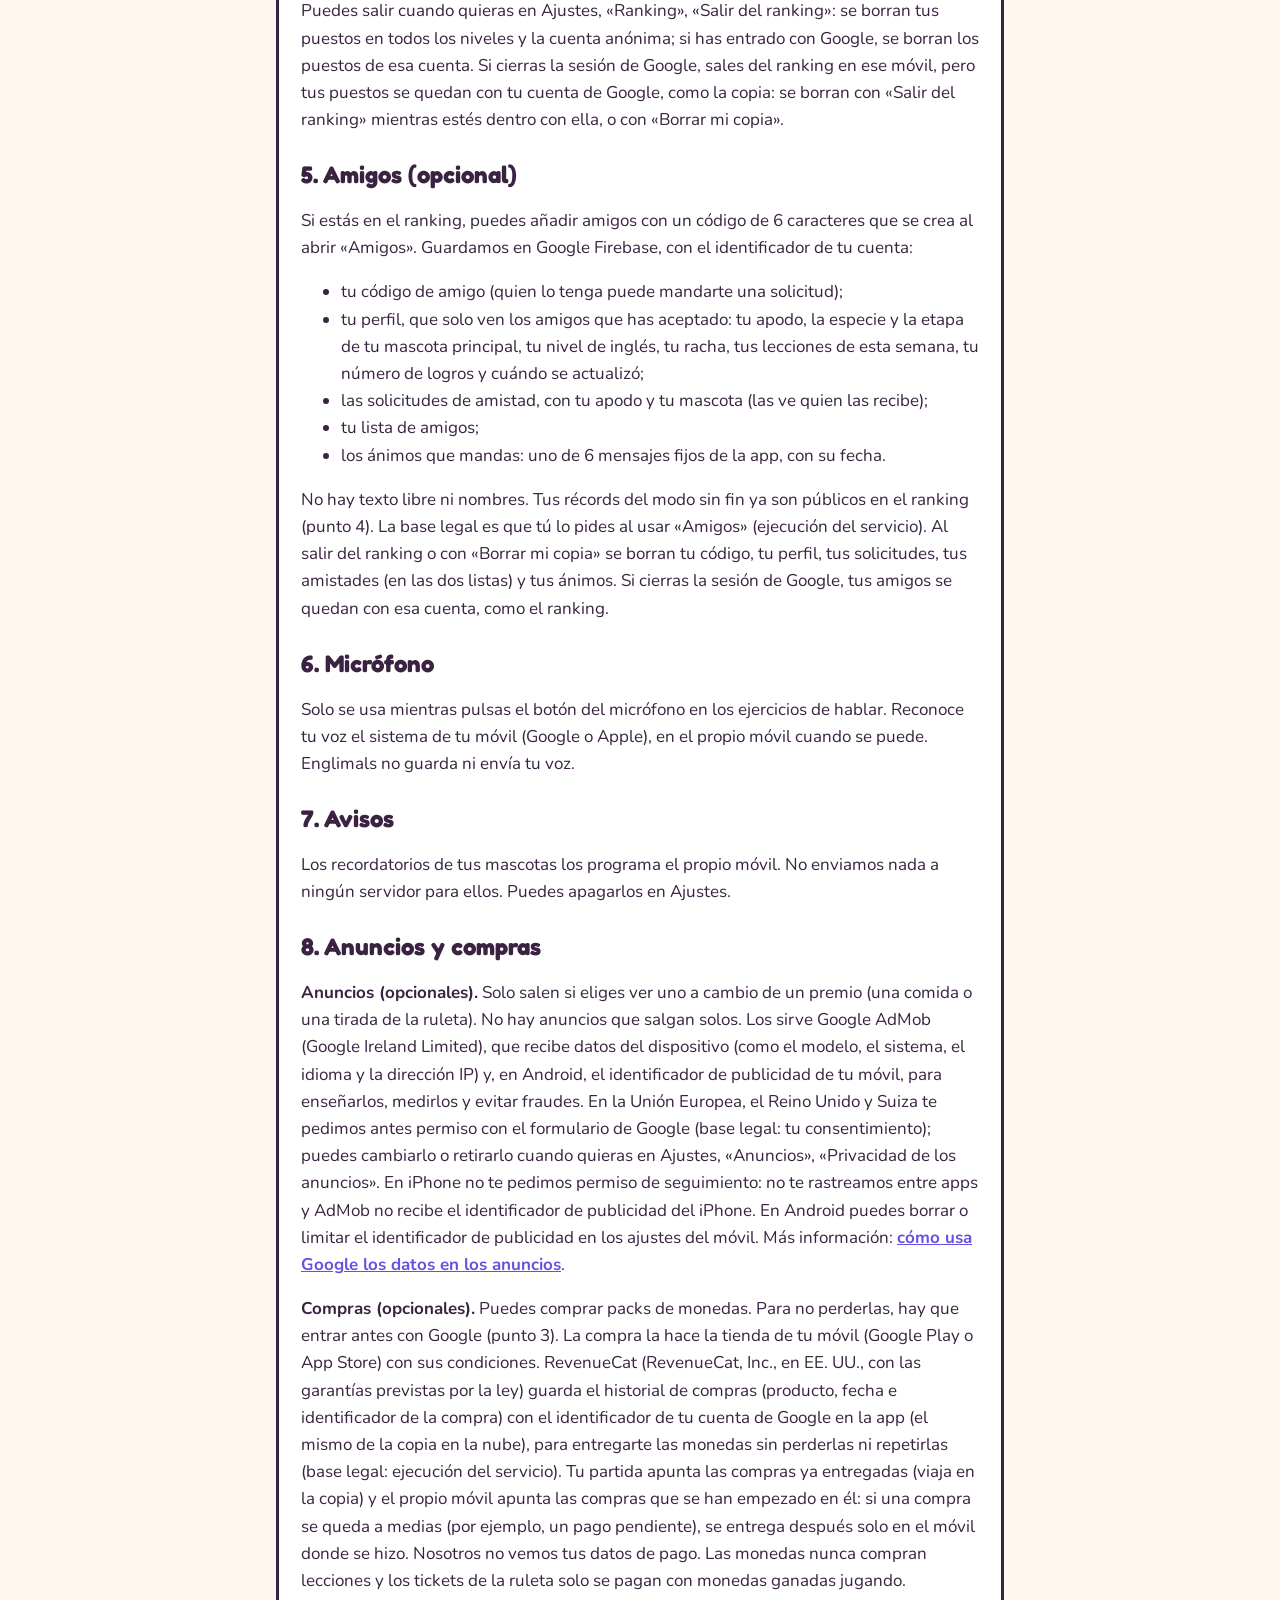
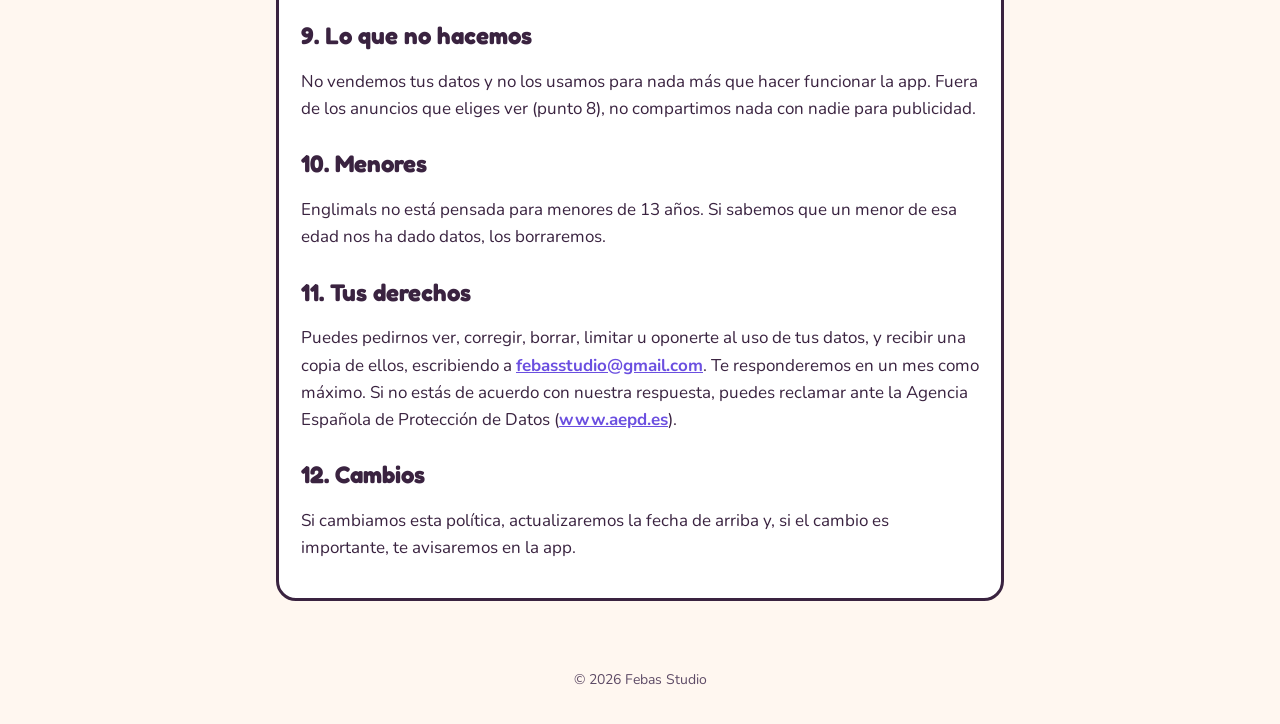
==== commit 10e34f83: "Englimals: anuncios y compras en la política de privacidad, en los términos y en borrar la cuenta Co" ====
--- a/englimals/privacidad.html
+++ b/englimals/privacidad.html
@@ -17,7 +17,7 @@
 <main>
 <p class="idioma"><a href="en/privacy.html">English</a></p>
 <div class="tarjeta">
-<p class="fecha">Última actualización: 16 de noviembre de 2026</p>
+<p class="fecha">Última actualización: 17 de noviembre de 2026</p>
 <p>Esta política explica qué datos usa la app Englimals, para qué y qué puedes hacer con ellos. Englimals es para personas de 13 años o más.</p>
 
 <h2>1. Quién es el responsable</h2>
@@ -63,10 +63,11 @@
 <p>Los recordatorios de tus mascotas los programa el propio móvil. No enviamos nada a ningún servidor para ellos. Puedes apagarlos en Ajustes.</p>
 
 <h2>8. Anuncios y compras</h2>
-<p>Ahora la app no tiene anuncios ni compras. Si se añaden, los gestionarán Google AdMob y la tienda de tu móvil; antes actualizaremos esta política y te pediremos permiso cuando la ley lo exija.</p>
+<p><strong>Anuncios (opcionales).</strong> Solo salen si eliges ver uno a cambio de un premio (una comida o una tirada de la ruleta). No hay anuncios que salgan solos. Los sirve Google AdMob (Google Ireland Limited), que recibe datos del dispositivo (como el modelo, el sistema, el idioma y la dirección IP) y, en Android, el identificador de publicidad de tu móvil, para enseñarlos, medirlos y evitar fraudes. En la Unión Europea, el Reino Unido y Suiza te pedimos antes permiso con el formulario de Google (base legal: tu consentimiento); puedes cambiarlo o retirarlo cuando quieras en Ajustes, «Anuncios», «Privacidad de los anuncios». En iPhone no te pedimos permiso de seguimiento: no te rastreamos entre apps y AdMob no recibe el identificador de publicidad del iPhone. En Android puedes borrar o limitar el identificador de publicidad en los ajustes del móvil. Más información: <a href="https://policies.google.com/technologies/ads">cómo usa Google los datos en los anuncios</a>.</p>
+<p><strong>Compras (opcionales).</strong> Puedes comprar packs de monedas. Para no perderlas, hay que entrar antes con Google (punto 3). La compra la hace la tienda de tu móvil (Google Play o App Store) con sus condiciones. RevenueCat (RevenueCat, Inc., en EE. UU., con las garantías previstas por la ley) guarda el historial de compras (producto, fecha e identificador de la compra) con el identificador de tu cuenta de Google en la app (el mismo de la copia en la nube), para entregarte las monedas sin perderlas ni repetirlas (base legal: ejecución del servicio). Tu partida apunta las compras ya entregadas (viaja en la copia) y el propio móvil apunta las compras que se han empezado en él: si una compra se queda a medias (por ejemplo, un pago pendiente), se entrega después solo en el móvil donde se hizo. Nosotros no vemos tus datos de pago. Las monedas nunca compran lecciones y los tickets de la ruleta solo se pagan con monedas ganadas jugando.</p>
 
 <h2>9. Lo que no hacemos</h2>
-<p>No vendemos tus datos, no los compartimos con nadie para publicidad y no los usamos para nada más que hacer funcionar la app.</p>
+<p>No vendemos tus datos y no los usamos para nada más que hacer funcionar la app. Fuera de los anuncios que eliges ver (punto 8), no compartimos nada con nadie para publicidad.</p>
 
 <h2>10. Menores</h2>
 <p>Englimals no está pensada para menores de 13 años. Si sabemos que un menor de esa edad nos ha dado datos, los borraremos.</p>
